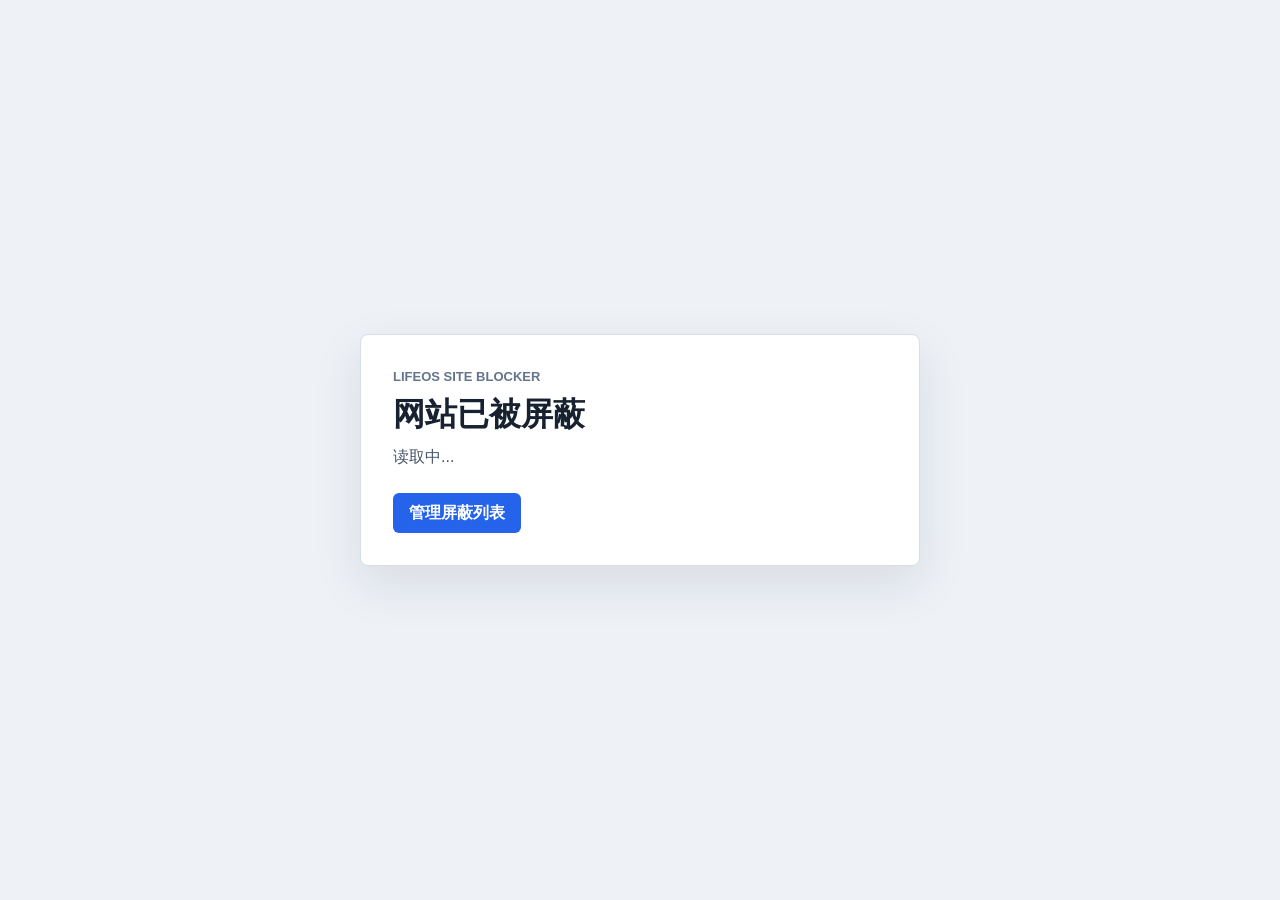
==== extensions/chrome/blocked/blocked.html @ fbf6e9e8 "新增网站屏蔽浏览器扩展 创建 extensions 目录并实现 Chrome MV3 网站屏蔽扩展，包含 popup 双视图、DNR 动态规则管理、拦截落地页和屏蔽列表管理页。添加 Firefox m" ====
<!doctype html>
<html lang="zh-CN">
  <head>
    <meta charset="utf-8">
    <meta name="viewport" content="width=device-width, initial-scale=1">
    <title>网站已被屏蔽</title>
    <link rel="stylesheet" href="blocked.css">
  </head>
  <body>
    <main class="blocked-shell">
      <section class="panel">
        <p class="eyebrow">LifeOS Site Blocker</p>
        <h1>网站已被屏蔽</h1>
        <p id="blocked-host" class="host">读取中...</p>
        <button id="manage-button" type="button">管理屏蔽列表</button>
      </section>
    </main>
    <script src="blocked.js"></script>
  </body>
</html>
---- extensions/chrome/blocked/blocked.css ----
* {
  box-sizing: border-box;
}

body {
  min-height: 100vh;
  margin: 0;
  color: #18212f;
  background: #eef2f7;
  font: 16px/1.5 -apple-system, BlinkMacSystemFont, "Segoe UI", sans-serif;
}

.blocked-shell {
  display: grid;
  min-height: 100vh;
  place-items: center;
  padding: 24px;
}

.panel {
  width: min(560px, 100%);
  padding: 32px;
  border: 1px solid #d7dee8;
  border-radius: 8px;
  background: #ffffff;
  box-shadow: 0 18px 50px rgb(24 33 47 / 10%);
}

.eyebrow {
  margin: 0 0 10px;
  color: #64748b;
  font-size: 13px;
  font-weight: 700;
  text-transform: uppercase;
}

h1 {
  margin: 0 0 12px;
  font-size: 32px;
  line-height: 1.15;
}

.host {
  margin: 0 0 24px;
  overflow-wrap: anywhere;
  color: #475569;
}

button {
  min-height: 40px;
  padding: 0 16px;
  border: 0;
  border-radius: 6px;
  color: #ffffff;
  background: #2563eb;
  cursor: pointer;
  font: inherit;
  font-weight: 700;
}
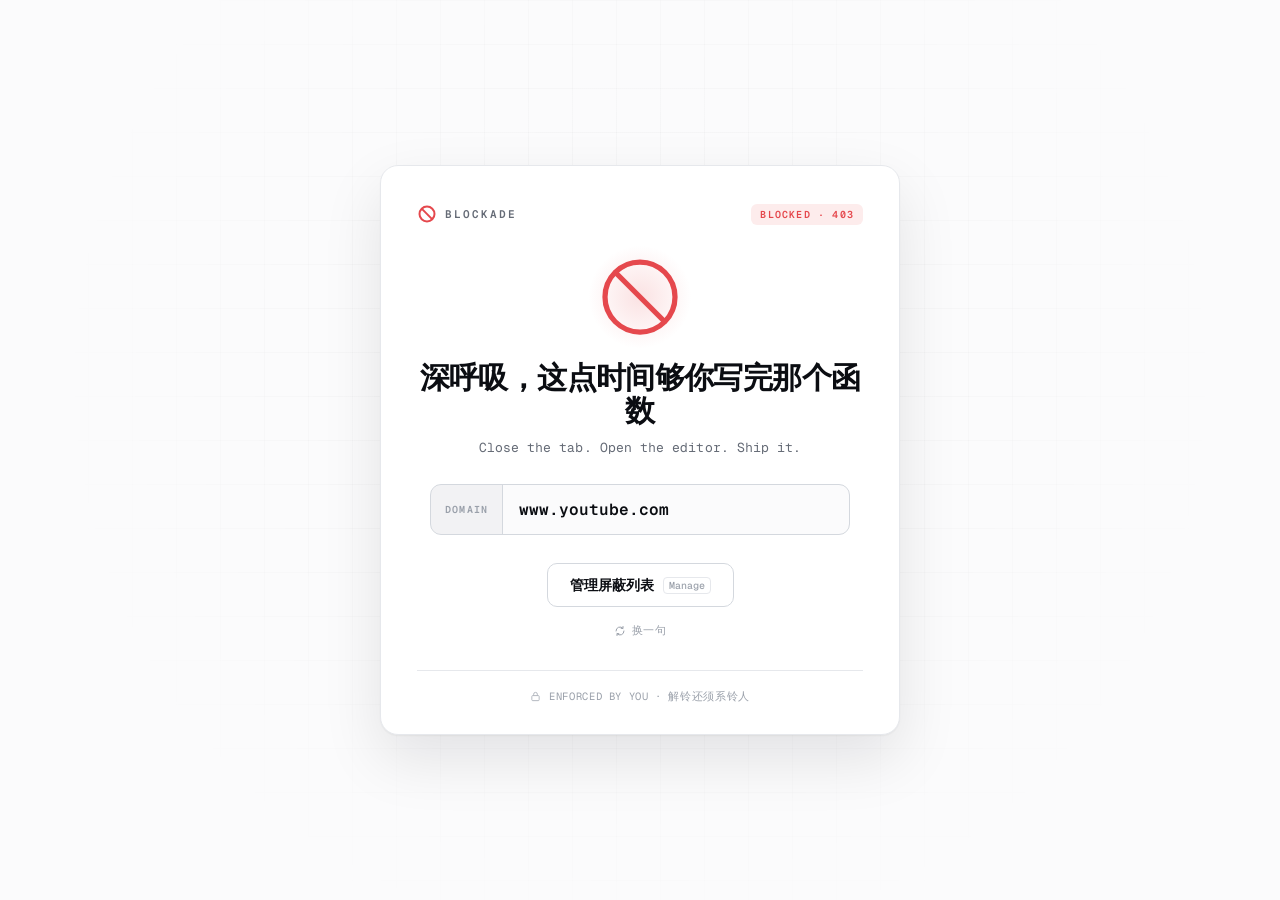
==== commit 6934e33d: "优化 Chrome 屏蔽扩展界面并修复规则同步 重构弹窗、选项页和屏蔽页的交互与展示样式，统一规则列表读取字段。  修复 DNR 动态规则与本地存储不同步导致的规则 ID 冲突问题，新增规则写入前会规" ====
--- a/extensions/chrome/blocked/blocked.html
+++ b/extensions/chrome/blocked/blocked.html
@@ -1,20 +1,168 @@
-<!doctype html>
+<!DOCTYPE html>
 <html lang="zh-CN">
-  <head>
-    <meta charset="utf-8">
-    <meta name="viewport" content="width=device-width, initial-scale=1">
-    <title>网站已被屏蔽</title>
-    <link rel="stylesheet" href="blocked.css">
-  </head>
-  <body>
-    <main class="blocked-shell">
-      <section class="panel">
-        <p class="eyebrow">LifeOS Site Blocker</p>
-        <h1>网站已被屏蔽</h1>
-        <p id="blocked-host" class="host">读取中...</p>
-        <button id="manage-button" type="button">管理屏蔽列表</button>
-      </section>
-    </main>
-    <script src="blocked.js"></script>
-  </body>
+<head>
+<meta charset="UTF-8">
+<meta name="viewport" content="width=device-width, initial-scale=1.0">
+<title>已屏蔽 · BLOCKADE</title>
+<link rel="preconnect" href="https://fonts.googleapis.com">
+<link rel="preconnect" href="https://fonts.gstatic.com" crossorigin>
+<link href="https://fonts.googleapis.com/css2?family=Geist:wght@400;500;600;700;800&family=Geist+Mono:wght@400;500;600&display=swap" rel="stylesheet">
+<style>
+:root{
+  color-scheme: light dark;
+  --bg:#fbfbfc; --grid:#0b0d12; --surface:#ffffff;
+  --border:#e6e8ec; --border-strong:#d4d8de;
+  --text:#0b0d12; --muted:#656b76; --faint:#9aa0aa;
+  --accent:#2f6df6; --accent-ink:#ffffff; --accent-soft:#eaf1fe;
+  --danger:#e5484d; --danger-soft:#fdecec;
+  --mono:"Geist Mono",ui-monospace,"SF Mono",Menlo,monospace;
+  --sans:"Geist",-apple-system,system-ui,"Segoe UI",sans-serif;
+  --shadow:0 1px 2px rgba(10,13,18,.05),0 24px 60px rgba(10,13,18,.10);
+}
+@media (prefers-color-scheme: dark){
+  :root{
+    --bg:#08090b; --grid:#ffffff; --surface:#101216;
+    --border:#23252c; --border-strong:#33363f;
+    --text:#f1f2f4; --muted:#9097a1; --faint:#5d636d;
+    --accent:#4d8bff; --accent-ink:#06101f; --accent-soft:#15263f;
+    --danger:#ff5c61; --danger-soft:#2a1416;
+    --shadow:0 1px 2px rgba(0,0,0,.5),0 28px 70px rgba(0,0,0,.6);
+  }
+}
+*{box-sizing:border-box;margin:0;padding:0}
+html,body{height:100%}
+body{
+  font-family:var(--sans);background:var(--bg);color:var(--text);
+  -webkit-font-smoothing:antialiased;
+  display:flex;align-items:center;justify-content:center;
+  min-height:100vh;padding:32px;position:relative;overflow:hidden;
+}
+body::before{
+  content:"";position:fixed;inset:0;pointer-events:none;z-index:0;
+  background-image:
+    linear-gradient(to right, color-mix(in srgb,var(--grid) 4%,transparent) 1px, transparent 1px),
+    linear-gradient(to bottom, color-mix(in srgb,var(--grid) 4%,transparent) 1px, transparent 1px);
+  background-size:44px 44px;
+  -webkit-mask-image:radial-gradient(circle at 50% 42%, #000 0%, transparent 72%);
+          mask-image:radial-gradient(circle at 50% 42%, #000 0%, transparent 72%);
+}
+.card{
+  position:relative;z-index:1;width:100%;max-width:520px;
+  background:var(--surface);border:1px solid var(--border);border-radius:18px;
+  box-shadow:var(--shadow);padding:38px 36px 30px;text-align:center;
+}
+.topbar{
+  display:flex;align-items:center;justify-content:space-between;
+  margin-bottom:30px;
+}
+.brand{display:flex;align-items:center;gap:8px}
+.brand .word{font-family:var(--mono);font-weight:600;font-size:11px;letter-spacing:.18em;color:var(--muted)}
+.flag{
+  font-family:var(--mono);font-size:10px;font-weight:600;letter-spacing:.12em;
+  color:var(--danger);background:var(--danger-soft);padding:4px 9px;border-radius:6px;
+}
+.seal{
+  width:84px;height:84px;margin:6px auto 22px;position:relative;
+}
+.seal svg{width:100%;height:100%;display:block}
+.seal::after{
+  content:"";position:absolute;inset:-10px;border-radius:50%;
+  background:radial-gradient(circle, color-mix(in srgb,var(--danger) 16%,transparent), transparent 70%);
+  z-index:-1;
+}
+h1{
+  font-size:30px;font-weight:700;letter-spacing:-.02em;line-height:1.12;margin-bottom:10px;
+}
+.sub{
+  font-family:var(--mono);font-size:13px;color:var(--muted);line-height:1.55;
+  max-width:380px;margin:0 auto 26px;letter-spacing:.005em;
+}
+.plate{
+  display:flex;align-items:center;gap:0;margin:0 auto 28px;max-width:420px;
+  border:1px solid var(--border-strong);border-radius:11px;overflow:hidden;
+  background:var(--bg);
+}
+.plate .k{
+  font-family:var(--mono);font-size:10px;font-weight:600;letter-spacing:.12em;
+  text-transform:uppercase;color:var(--faint);padding:0 14px;
+  border-right:1px solid var(--border-strong);align-self:stretch;
+  display:flex;align-items:center;background:color-mix(in srgb,var(--muted) 6%,transparent);
+}
+.plate .v{
+  font-family:var(--mono);font-size:16px;font-weight:600;color:var(--text);
+  padding:14px 16px;white-space:nowrap;overflow:hidden;text-overflow:ellipsis;flex:1;text-align:left;
+}
+.actions{display:flex;flex-direction:column;gap:10px;align-items:center}
+.btn{
+  display:inline-flex;align-items:center;justify-content:center;gap:9px;
+  height:44px;padding:0 22px;border-radius:10px;border:1px solid var(--border-strong);
+  background:var(--surface);color:var(--text);
+  font-family:var(--sans);font-size:14px;font-weight:600;cursor:pointer;
+  transition:background .12s,border-color .12s,transform .05s;
+}
+.btn:hover{background:color-mix(in srgb,var(--muted) 8%,var(--surface));border-color:var(--muted)}
+.btn:active{transform:translateY(1px)}
+.btn .kbd{font-family:var(--mono);font-size:10px;color:var(--faint);font-weight:500;
+  border:1px solid var(--border);border-radius:4px;padding:1px 5px;}
+.reroll{
+  background:none;border:none;cursor:pointer;color:var(--faint);
+  font-family:var(--mono);font-size:11px;letter-spacing:.04em;
+  display:inline-flex;align-items:center;gap:6px;padding:6px;
+}
+.reroll:hover{color:var(--muted)}
+.reroll svg{width:12px;height:12px}
+.footnote{
+  margin-top:26px;padding-top:18px;border-top:1px solid var(--border);
+  font-family:var(--mono);font-size:10.5px;letter-spacing:.06em;color:var(--faint);
+  text-transform:uppercase;display:flex;align-items:center;justify-content:center;gap:8px;
+}
+.footnote .ico{width:11px;height:11px;opacity:.8}
+</style>
+</head>
+<body>
+<div class="card">
+  <div class="topbar">
+    <div class="brand">
+      <svg width="20" height="20" viewBox="0 0 24 24" fill="none" aria-hidden="true">
+        <circle cx="12" cy="12" r="9" stroke="var(--danger)" stroke-width="2.4"/>
+        <line x1="5.6" y1="5.6" x2="18.4" y2="18.4" stroke="var(--danger)" stroke-width="2.4"/>
+      </svg>
+      <span class="word">BLOCKADE</span>
+    </div>
+    <span class="flag">BLOCKED · 403</span>
+  </div>
+
+  <div class="seal">
+    <svg viewBox="0 0 96 96" fill="none" aria-hidden="true">
+      <circle cx="48" cy="48" r="40" stroke="var(--danger)" stroke-width="6"/>
+      <line x1="20" y1="20" x2="76" y2="76" stroke="var(--danger)" stroke-width="6" stroke-linecap="round"/>
+    </svg>
+  </div>
+
+  <h1 id="headline">这个站，被你关进小黑屋了</h1>
+  <p class="sub" id="subline">Nothing to see here. 回去把那件正事做完吧。</p>
+
+  <div class="plate">
+    <span class="k">domain</span>
+    <span class="v" id="domain">www.youtube.com</span>
+  </div>
+
+  <div class="actions">
+    <button class="btn" id="manage">
+      管理屏蔽列表
+      <span class="kbd">Manage</span>
+    </button>
+    <button class="reroll" id="reroll">
+      <svg viewBox="0 0 24 24" fill="none"><path d="M4 12a8 8 0 0 1 14-5.3M20 12a8 8 0 0 1-14 5.3" stroke="currentColor" stroke-width="2" stroke-linecap="round"/><path d="M18 3v3.7h-3.7M6 21v-3.7h3.7" stroke="currentColor" stroke-width="2" stroke-linecap="round" stroke-linejoin="round"/></svg>
+      换一句
+    </button>
+  </div>
+
+  <div class="footnote">
+    <svg class="ico" viewBox="0 0 24 24" fill="none"><rect x="4" y="10" width="16" height="11" rx="2" stroke="currentColor" stroke-width="2"/><path d="M8 10V7a4 4 0 0 1 8 0v3" stroke="currentColor" stroke-width="2"/></svg>
+    enforced by you · 解铃还须系铃人
+  </div>
+</div>
+<script src="blocked.js"></script>
+</body>
 </html>
